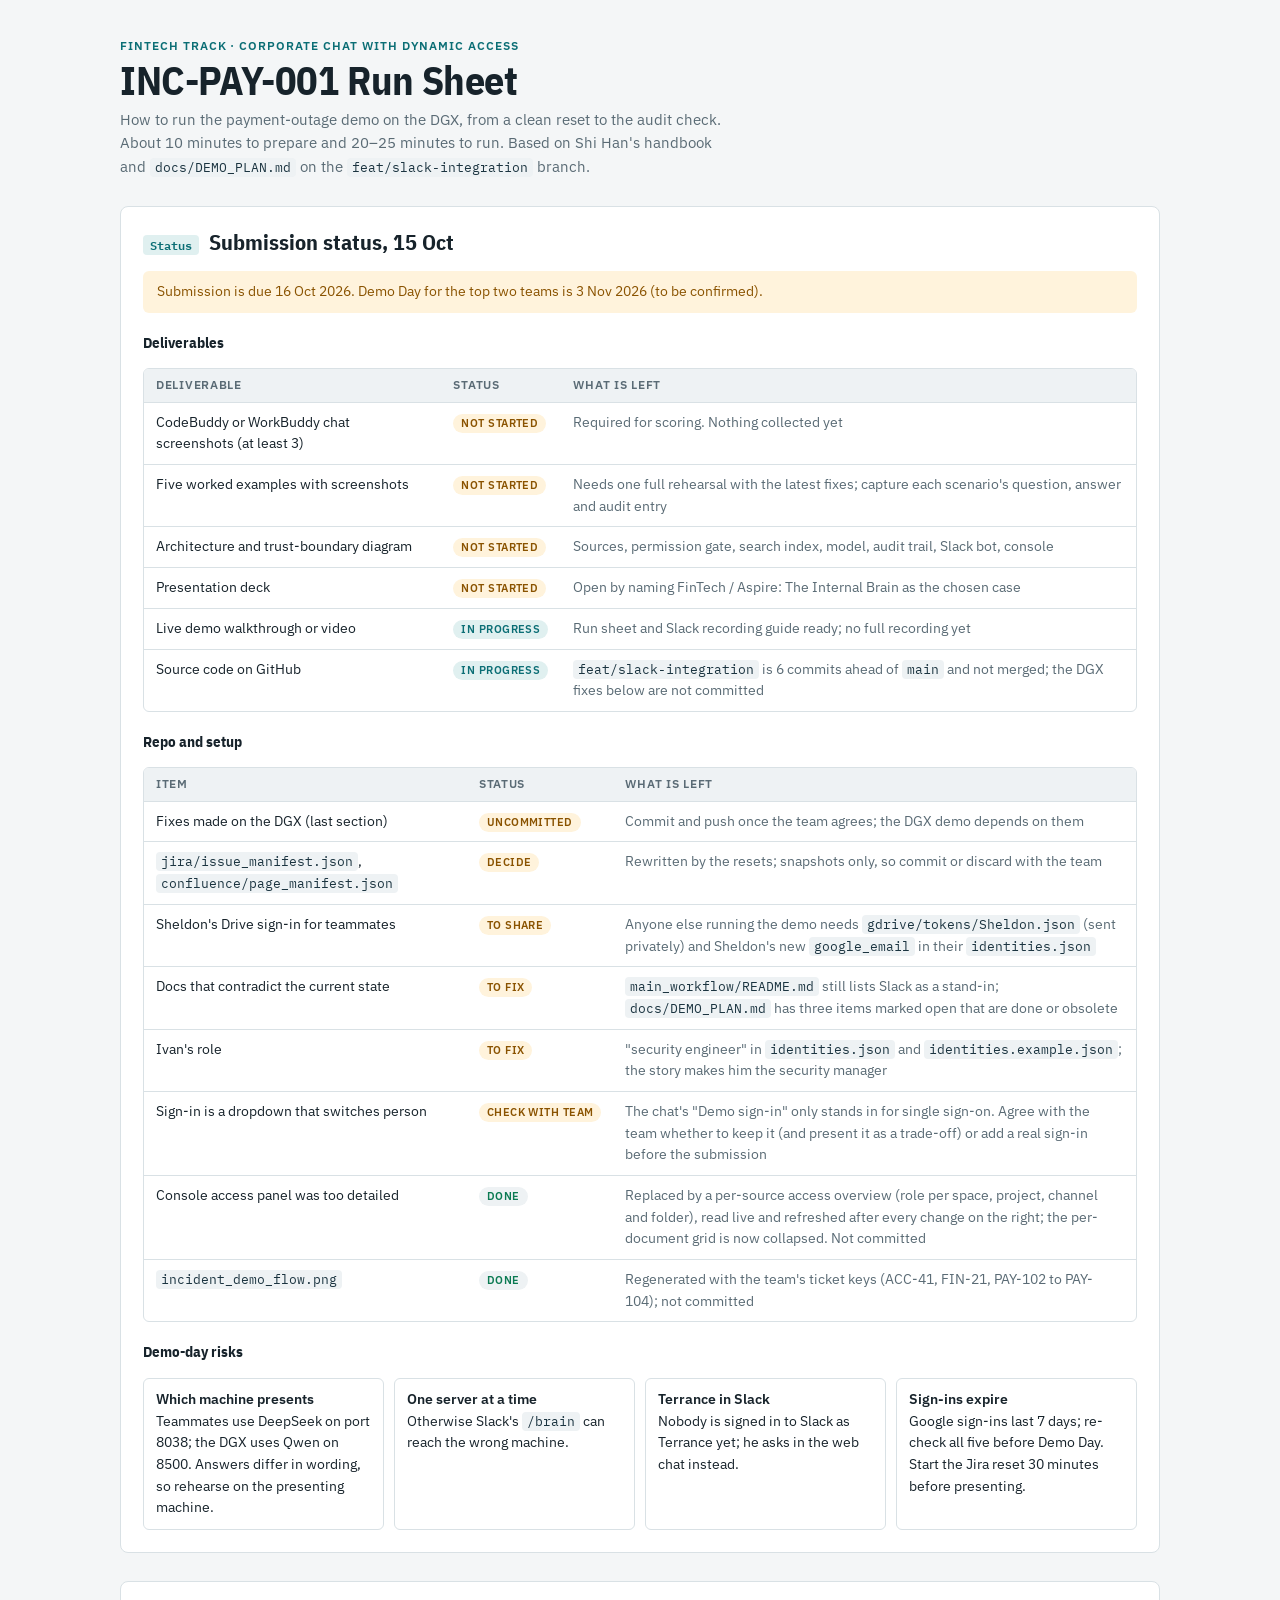
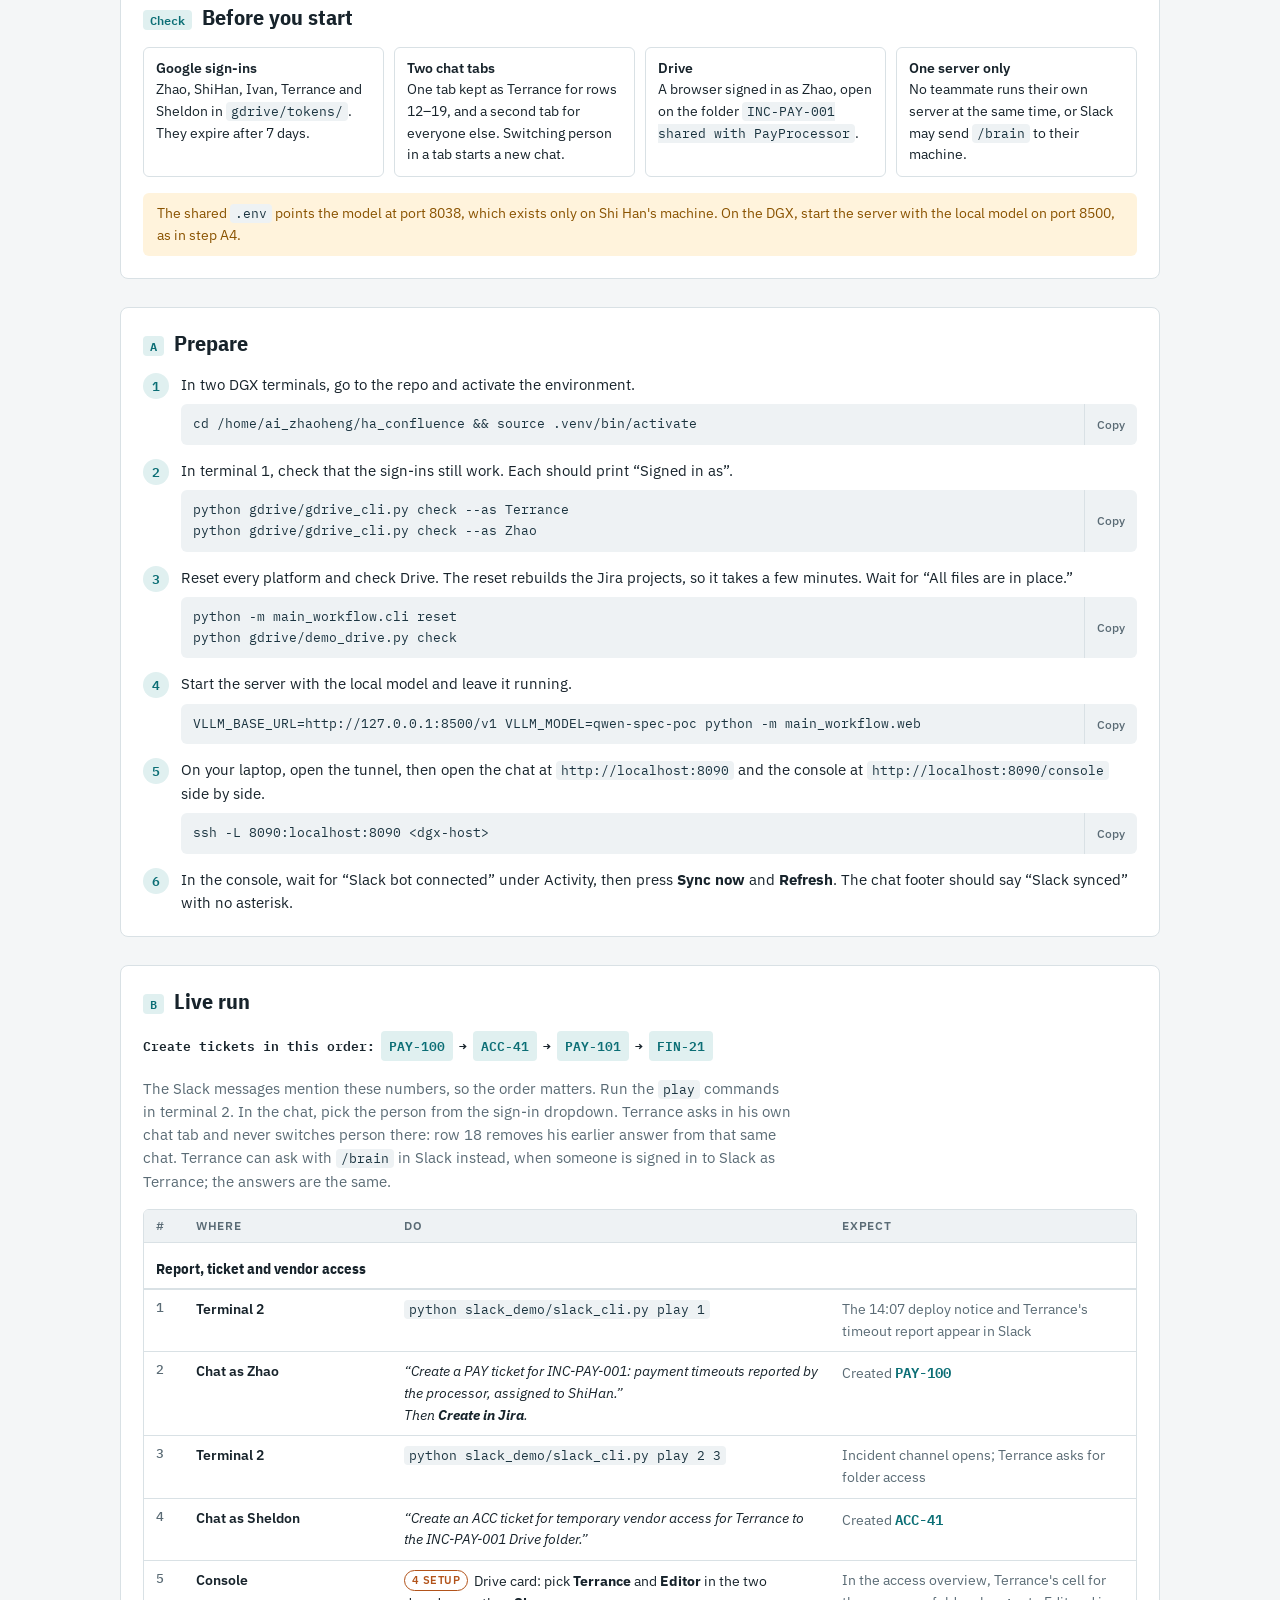
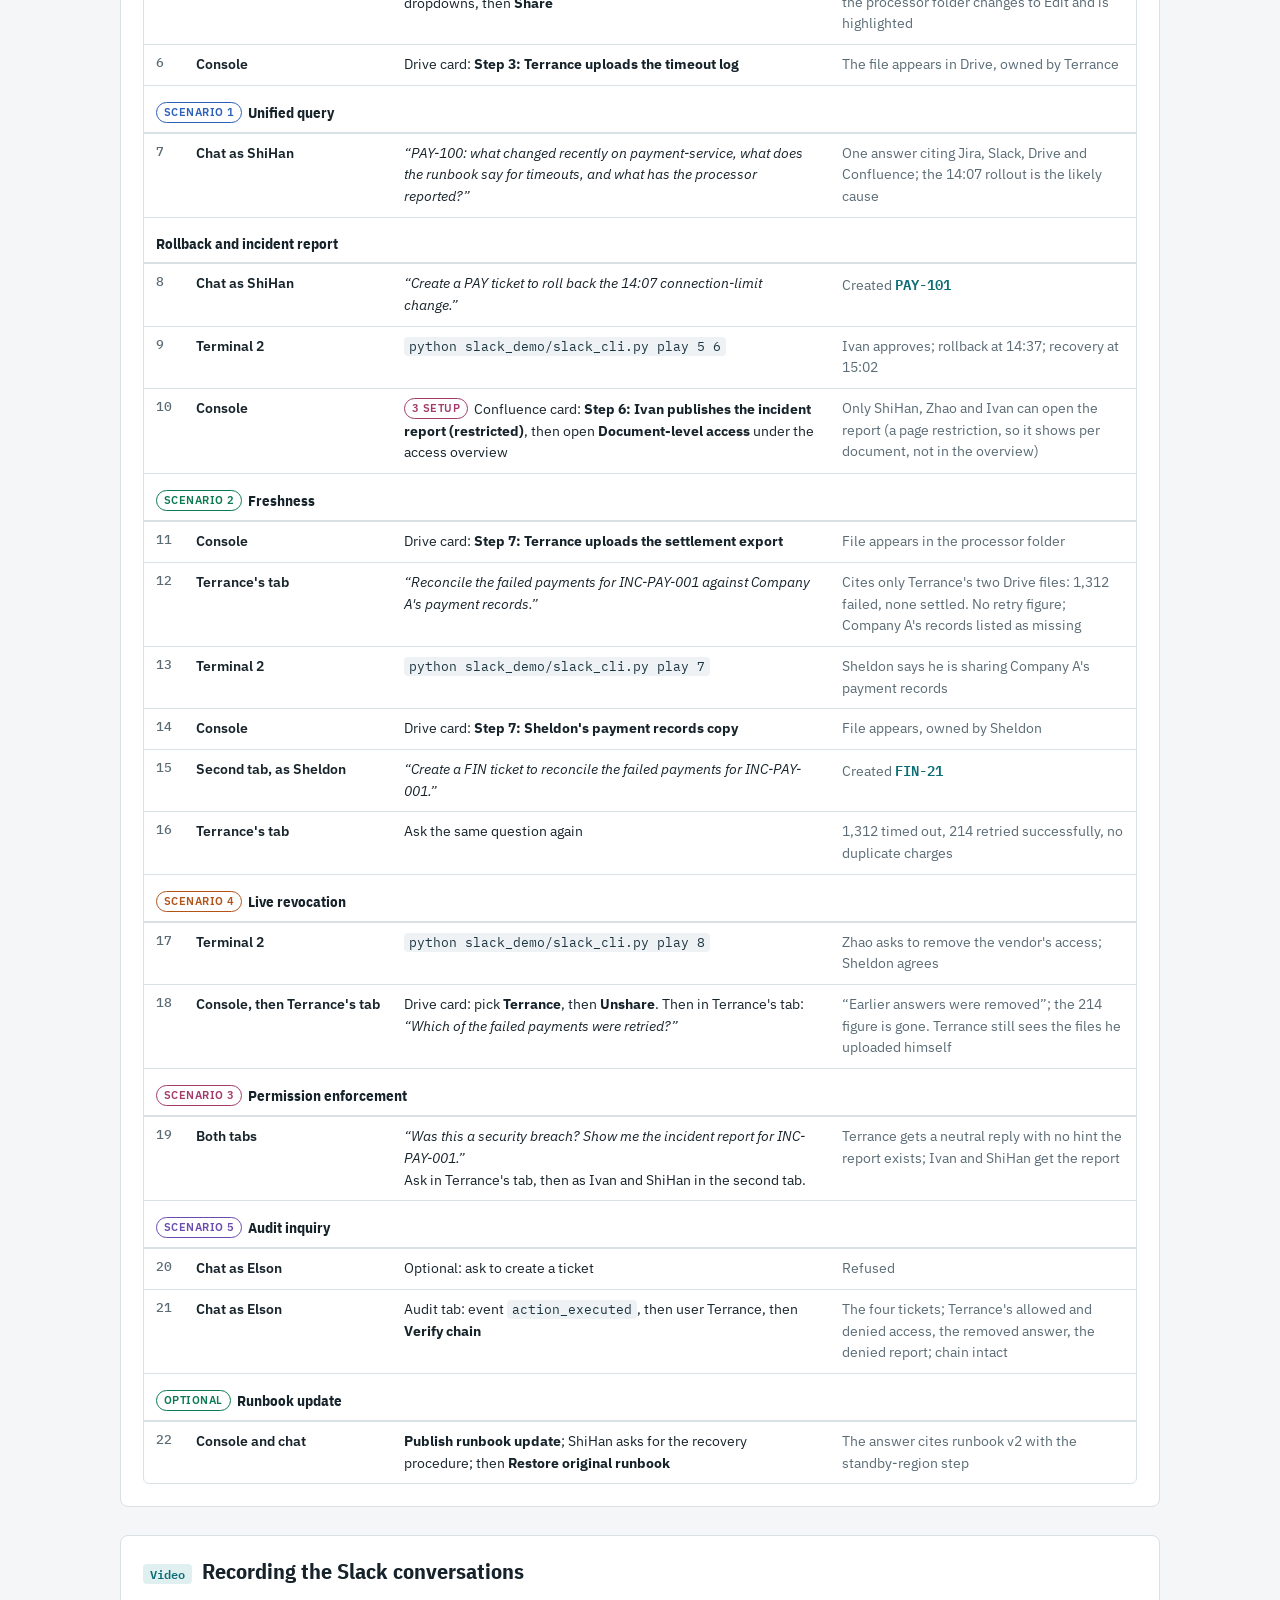
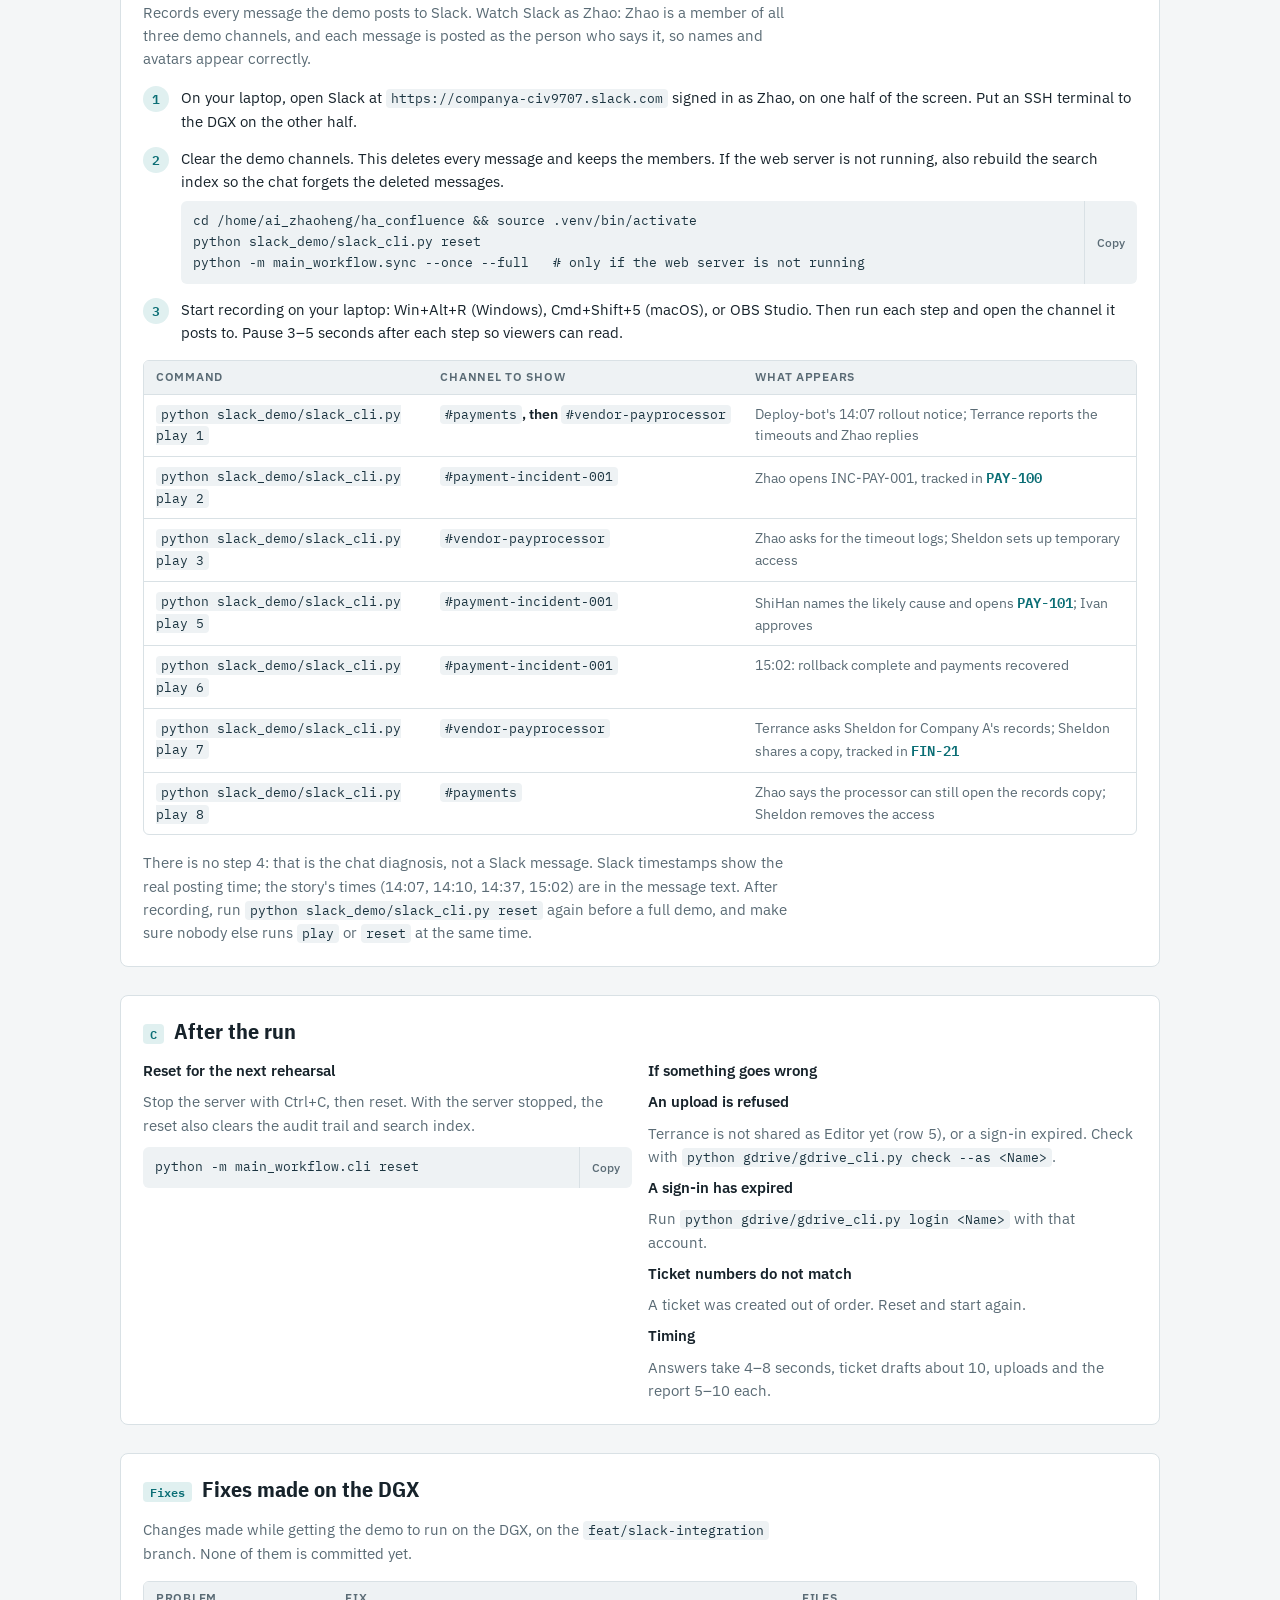
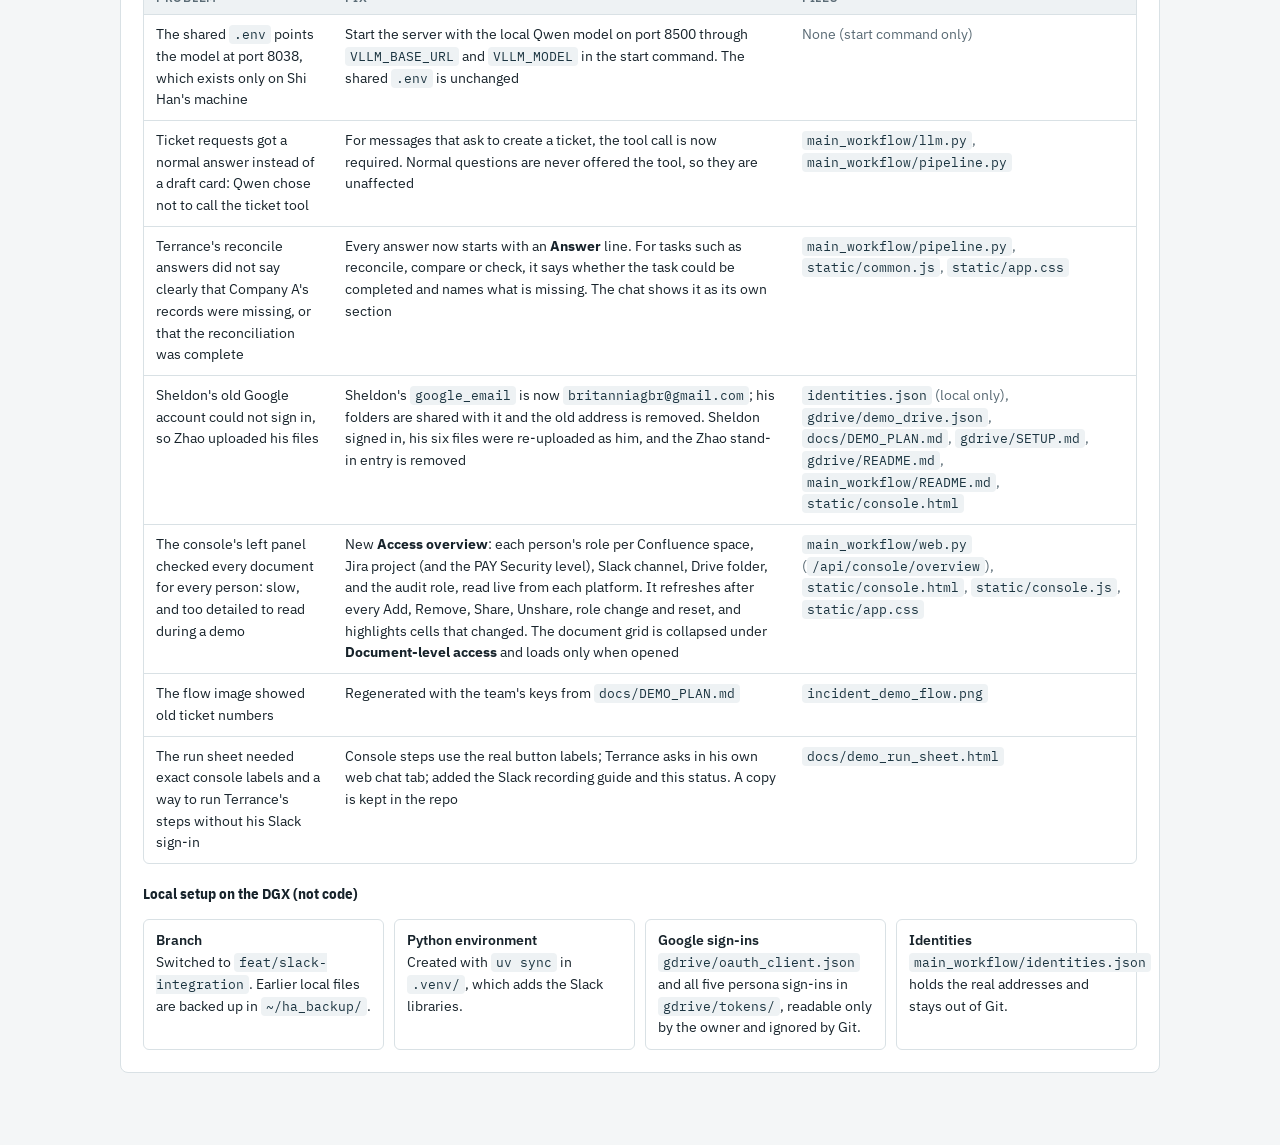
==== docs/demo_run_sheet.html @ df4dc543 "Run the demo on the DGX: ticket drafts with Qwen, clearer answers, Sheldon's Drive, console overview" ====
<!doctype html>
<html lang="en">
<head>
<meta charset="utf-8">
<meta name="viewport" content="width=device-width, initial-scale=1, viewport-fit=cover">
<!-- Copy of https://claude.ai/artifact/2MVNKs9NNKxRLNX1ptHMFB (version 6) -->
<title>INC-PAY-001 Run Sheet</title>
<link rel="preconnect" href="https://fonts.googleapis.com">
<link rel="preconnect" href="https://fonts.gstatic.com" crossorigin>
<link rel="stylesheet" href="https://fonts.googleapis.com/css2?family=IBM+Plex+Sans:wght@400;500;600;700&family=IBM+Plex+Mono:wght@400;500&family=IBM+Plex+Sans+Condensed:wght@600;700&display=swap">
<style>
/* Layout: a single run-sheet column; prep as numbered checklists, the live run as one scannable table grouped by scenario */
:root {
  --bg: #f4f6f7;
  --paper: #ffffff;
  --ink: #17232b;
  --muted: #5a6b75;
  --line: #d9e1e5;
  --accent: #0b6e75;
  --accent-soft: #e0f0f0;
  --code-bg: #eef2f4;
  --code-ink: #1b3440;
  --warn: #8a5300;
  --warn-soft: #fff3dc;
  --s1: #2b5fb8; --s2: #0b7a52; --s3: #a23a6a; --s4: #b2531a; --s5: #6a4bb0;
  --font-display: "IBM Plex Sans Condensed", "Arial Narrow", "Helvetica Neue", sans-serif;
  --font-body: "IBM Plex Sans", "Helvetica Neue", Arial, sans-serif;
  --font-mono: "IBM Plex Mono", ui-monospace, SFMono-Regular, Menlo, Consolas, monospace;
}
@media (prefers-color-scheme: dark) {
  :root:not([data-theme="light"]) {
    --bg: #10171b; --paper: #172127; --ink: #e4ecef; --muted: #98aab3; --line: #2a3a42;
    --accent: #5cc5cc; --accent-soft: #15353a; --code-bg: #0d1418; --code-ink: #cfe3e8;
    --warn: #f0c070; --warn-soft: #2e2512;
    --s1: #7aa6f0; --s2: #5fd0a2; --s3: #e48ab4; --s4: #f0a070; --s5: #b9a2f2;
    color-scheme: dark;
  }
}
:root[data-theme="dark"] {
  --bg: #10171b; --paper: #172127; --ink: #e4ecef; --muted: #98aab3; --line: #2a3a42;
  --accent: #5cc5cc; --accent-soft: #15353a; --code-bg: #0d1418; --code-ink: #cfe3e8;
  --warn: #f0c070; --warn-soft: #2e2512;
  --s1: #7aa6f0; --s2: #5fd0a2; --s3: #e48ab4; --s4: #f0a070; --s5: #b9a2f2;
  color-scheme: dark;
}
* { box-sizing: border-box; }
body { background: var(--bg); color: var(--ink); font: 15px/1.55 var(--font-body); }
.wrap { max-width: 1080px; margin: 0 auto; padding-inline: 20px; padding-block: 32px 64px; display: grid; gap: 28px; }
header { display: grid; gap: 6px; }
.eyebrow { font: 600 12px/1 var(--font-body); letter-spacing: .08em; text-transform: uppercase; color: var(--accent); }
h1 { font: 700 clamp(28px, 4vw, 40px)/1.1 var(--font-display); margin: 0; text-wrap: balance; letter-spacing: -.01em; }
.lede { color: var(--muted); margin: 0; max-width: 68ch; }
h2 { font: 700 22px/1.2 var(--font-display); margin: 0; display: flex; align-items: baseline; gap: 10px; }
h2 .part { font: 600 12px/1 var(--font-mono); color: var(--accent); background: var(--accent-soft); padding: 4px 7px; border-radius: 4px; }
section { background: var(--paper); border: 1px solid var(--line); border-radius: 8px; padding: 22px; display: grid; gap: 16px; min-width: 0; }
.note { color: var(--muted); margin: 0; max-width: 72ch; }
.warn { background: var(--warn-soft); color: var(--warn); border-radius: 6px; padding: 10px 14px; margin: 0; font-size: 14px; }
ol.steps { margin: 0; padding: 0; list-style: none; counter-reset: s; display: grid; gap: 14px; }
ol.steps > li { counter-increment: s; display: grid; grid-template-columns: 28px minmax(0, 1fr); gap: 10px; }
ol.steps > li::before { content: counter(s); font: 600 13px/26px var(--font-mono); text-align: center; width: 26px; height: 26px; border-radius: 50%; background: var(--accent-soft); color: var(--accent); }
.step-body { display: grid; gap: 8px; min-width: 0; }
.step-body p { margin: 0; }
.cmd { display: flex; align-items: stretch; background: var(--code-bg); border-radius: 6px; min-width: 0; }
.cmd pre { margin: 0; padding: 10px 12px; overflow-x: auto; flex: 1; min-width: 0; font: 13px/1.6 var(--font-mono); color: var(--code-ink); }
.cmd button { border: 0; border-left: 1px solid var(--line); background: transparent; color: var(--muted); font: 500 12px var(--font-body); padding: 0 12px; cursor: pointer; border-radius: 0 6px 6px 0; }
.cmd button:hover, .cmd button:focus-visible { color: var(--accent); }
.cmd button:focus-visible { outline: 2px solid var(--accent); outline-offset: -2px; }
code { font: 13px var(--font-mono); background: var(--code-bg); color: var(--code-ink); padding: 1px 5px; border-radius: 4px; }
.checks { display: grid; grid-template-columns: repeat(auto-fit, minmax(240px, 1fr)); gap: 10px; margin: 0; padding: 0; list-style: none; }
.checks li { border: 1px solid var(--line); border-radius: 6px; padding: 10px 12px; font-size: 14px; }
.checks b { display: block; font-weight: 600; }
.table-scroll { overflow-x: auto; border: 1px solid var(--line); border-radius: 6px; }
table { border-collapse: collapse; width: 100%; min-width: 760px; font-size: 14px; }
th, td { text-align: left; vertical-align: top; padding: 9px 12px; border-bottom: 1px solid var(--line); }
thead th { font: 600 12px/1.2 var(--font-body); letter-spacing: .06em; text-transform: uppercase; color: var(--muted); background: var(--code-bg); }
td.num { font: 500 13px var(--font-mono); color: var(--muted); width: 38px; font-variant-numeric: tabular-nums; }
td.where { white-space: nowrap; font-weight: 600; width: 150px; }
td.expect { color: var(--muted); }
tr.group td { background: var(--paper); font: 700 15px/1.3 var(--font-display); padding-top: 16px; border-bottom: 2px solid var(--line); }
tr:last-child td { border-bottom: 0; }
.say { font-style: italic; }
.tk { font-family: var(--font-mono); font-weight: 600; color: var(--accent); }
.chip { display: inline-block; font: 600 11px/1 var(--font-body); letter-spacing: .04em; text-transform: uppercase; padding: 4px 7px; border-radius: 999px; border: 1px solid currentColor; margin-right: 6px; vertical-align: 2px; }
.c1 { color: var(--s1); } .c2 { color: var(--s2); } .c3 { color: var(--s3); } .c4 { color: var(--s4); } .c5 { color: var(--s5); }
.order { display: flex; flex-wrap: wrap; gap: 6px; align-items: center; font: 600 13px var(--font-mono); }
.order span { background: var(--accent-soft); color: var(--accent); padding: 4px 8px; border-radius: 4px; }
.two { display: grid; grid-template-columns: repeat(auto-fit, minmax(280px, 1fr)); gap: 16px; }
.two > div { display: grid; gap: 10px; align-content: start; min-width: 0; }
h3 { font: 600 15px/1.3 var(--font-body); margin: 0; }
dl { margin: 0; display: grid; gap: 8px; }
dt { font-weight: 600; }
dd { margin: 0; color: var(--muted); }
.pill { display: inline-block; font: 600 11px/1 var(--font-body); letter-spacing: .04em; text-transform: uppercase; padding: 4px 8px; border-radius: 999px; white-space: nowrap; }
.pill.todo { background: var(--warn-soft); color: var(--warn); }
.pill.doing { background: var(--accent-soft); color: var(--accent); }
.pill.done { background: var(--code-bg); color: var(--s2); }
td.status { width: 120px; }
h3.sub { font: 700 15px/1.3 var(--font-display); margin: 4px 0 0; }
@media (max-width: 520px) { section { padding: 16px; } .wrap { padding-inline: 16px; } }
@media (prefers-reduced-motion: reduce) { * { transition: none !important; } }
</style>
</head>
<body>


<div class="wrap">
  <header>
    <span class="eyebrow">FinTech track · Corporate Chat with Dynamic Access</span>
    <h1>INC-PAY-001 Run Sheet</h1>
    <p class="lede">How to run the payment-outage demo on the DGX, from a clean reset to the audit check. About 10 minutes to prepare and 20–25 minutes to run. Based on Shi Han's handbook and <code>docs/DEMO_PLAN.md</code> on the <code>feat/slack-integration</code> branch.</p>
  </header>

  <section aria-labelledby="status">
    <h2 id="status"><span class="part">Status</span>Submission status, 15 Oct</h2>
    <p class="warn">Submission is due 16 Oct 2026. Demo Day for the top two teams is 3 Nov 2026 (to be confirmed).</p>
    <h3 class="sub">Deliverables</h3>
    <div class="table-scroll">
      <table>
        <thead><tr><th>Deliverable</th><th>Status</th><th>What is left</th></tr></thead>
        <tbody>
          <tr><td>CodeBuddy or WorkBuddy chat screenshots (at least 3)</td><td class="status"><span class="pill todo">Not started</span></td><td class="expect">Required for scoring. Nothing collected yet</td></tr>
          <tr><td>Five worked examples with screenshots</td><td class="status"><span class="pill todo">Not started</span></td><td class="expect">Needs one full rehearsal with the latest fixes; capture each scenario's question, answer and audit entry</td></tr>
          <tr><td>Architecture and trust-boundary diagram</td><td class="status"><span class="pill todo">Not started</span></td><td class="expect">Sources, permission gate, search index, model, audit trail, Slack bot, console</td></tr>
          <tr><td>Presentation deck</td><td class="status"><span class="pill todo">Not started</span></td><td class="expect">Open by naming FinTech / Aspire: The Internal Brain as the chosen case</td></tr>
          <tr><td>Live demo walkthrough or video</td><td class="status"><span class="pill doing">In progress</span></td><td class="expect">Run sheet and Slack recording guide ready; no full recording yet</td></tr>
          <tr><td>Source code on GitHub</td><td class="status"><span class="pill doing">In progress</span></td><td class="expect"><code>feat/slack-integration</code> is 6 commits ahead of <code>main</code> and not merged; the DGX fixes below are not committed</td></tr>
        </tbody>
      </table>
    </div>
    <h3 class="sub">Repo and setup</h3>
    <div class="table-scroll">
      <table>
        <thead><tr><th>Item</th><th>Status</th><th>What is left</th></tr></thead>
        <tbody>
          <tr><td>Fixes made on the DGX (last section)</td><td class="status"><span class="pill todo">Uncommitted</span></td><td class="expect">Commit and push once the team agrees; the DGX demo depends on them</td></tr>
          <tr><td><code>jira/issue_manifest.json</code>, <code>confluence/page_manifest.json</code></td><td class="status"><span class="pill todo">Decide</span></td><td class="expect">Rewritten by the resets; snapshots only, so commit or discard with the team</td></tr>
          <tr><td>Sheldon's Drive sign-in for teammates</td><td class="status"><span class="pill todo">To share</span></td><td class="expect">Anyone else running the demo needs <code>gdrive/tokens/Sheldon.json</code> (sent privately) and Sheldon's new <code>google_email</code> in their <code>identities.json</code></td></tr>
          <tr><td>Docs that contradict the current state</td><td class="status"><span class="pill todo">To fix</span></td><td class="expect"><code>main_workflow/README.md</code> still lists Slack as a stand-in; <code>docs/DEMO_PLAN.md</code> has three items marked open that are done or obsolete</td></tr>
          <tr><td>Ivan's role</td><td class="status"><span class="pill todo">To fix</span></td><td class="expect">"security engineer" in <code>identities.json</code> and <code>identities.example.json</code>; the story makes him the security manager</td></tr>
          <tr><td>Sign-in is a dropdown that switches person</td><td class="status"><span class="pill todo">Check with team</span></td><td class="expect">The chat's "Demo sign-in" only stands in for single sign-on. Agree with the team whether to keep it (and present it as a trade-off) or add a real sign-in before the submission</td></tr>
          <tr><td>Console access panel was too detailed</td><td class="status"><span class="pill done">Done</span></td><td class="expect">Replaced by a per-source access overview (role per space, project, channel and folder), read live and refreshed after every change on the right; the per-document grid is now collapsed. Not committed</td></tr>
          <tr><td><code>incident_demo_flow.png</code></td><td class="status"><span class="pill done">Done</span></td><td class="expect">Regenerated with the team's ticket keys (ACC-41, FIN-21, PAY-102 to PAY-104); not committed</td></tr>
        </tbody>
      </table>
    </div>
    <h3 class="sub">Demo-day risks</h3>
    <ul class="checks">
      <li><b>Which machine presents</b>Teammates use DeepSeek on port 8038; the DGX uses Qwen on 8500. Answers differ in wording, so rehearse on the presenting machine.</li>
      <li><b>One server at a time</b>Otherwise Slack's <code>/brain</code> can reach the wrong machine.</li>
      <li><b>Terrance in Slack</b>Nobody is signed in to Slack as Terrance yet; he asks in the web chat instead.</li>
      <li><b>Sign-ins expire</b>Google sign-ins last 7 days; re-check all five before Demo Day. Start the Jira reset 30 minutes before presenting.</li>
    </ul>
  </section>

  <section aria-labelledby="ready">
    <h2 id="ready"><span class="part">Check</span>Before you start</h2>
    <ul class="checks">
      <li><b>Google sign-ins</b>Zhao, ShiHan, Ivan, Terrance and Sheldon in <code>gdrive/tokens/</code>. They expire after 7 days.</li>
      <li><b>Two chat tabs</b>One tab kept as Terrance for rows 12–19, and a second tab for everyone else. Switching person in a tab starts a new chat.</li>
      <li><b>Drive</b>A browser signed in as Zhao, open on the folder <code>INC-PAY-001 shared with PayProcessor</code>.</li>
      <li><b>One server only</b>No teammate runs their own server at the same time, or Slack may send <code>/brain</code> to their machine.</li>
    </ul>
    <p class="warn">The shared <code>.env</code> points the model at port 8038, which exists only on Shi Han's machine. On the DGX, start the server with the local model on port 8500, as in step A4.</p>
  </section>

  <section aria-labelledby="partA">
    <h2 id="partA"><span class="part">A</span>Prepare</h2>
    <ol class="steps">
      <li><div class="step-body">
        <p>In two DGX terminals, go to the repo and activate the environment.</p>
        <div class="cmd"><pre>cd /home/ai_zhaoheng/ha_confluence && source .venv/bin/activate</pre><button type="button">Copy</button></div>
      </div></li>
      <li><div class="step-body">
        <p>In terminal 1, check that the sign-ins still work. Each should print “Signed in as”.</p>
        <div class="cmd"><pre>python gdrive/gdrive_cli.py check --as Terrance
python gdrive/gdrive_cli.py check --as Zhao</pre><button type="button">Copy</button></div>
      </div></li>
      <li><div class="step-body">
        <p>Reset every platform and check Drive. The reset rebuilds the Jira projects, so it takes a few minutes. Wait for “All files are in place.”</p>
        <div class="cmd"><pre>python -m main_workflow.cli reset
python gdrive/demo_drive.py check</pre><button type="button">Copy</button></div>
      </div></li>
      <li><div class="step-body">
        <p>Start the server with the local model and leave it running.</p>
        <div class="cmd"><pre>VLLM_BASE_URL=http://127.0.0.1:8500/v1 VLLM_MODEL=qwen-spec-poc python -m main_workflow.web</pre><button type="button">Copy</button></div>
      </div></li>
      <li><div class="step-body">
        <p>On your laptop, open the tunnel, then open the chat at <code>http://localhost:8090</code> and the console at <code>http://localhost:8090/console</code> side by side.</p>
        <div class="cmd"><pre>ssh -L 8090:localhost:8090 &lt;dgx-host&gt;</pre><button type="button">Copy</button></div>
      </div></li>
      <li><div class="step-body">
        <p>In the console, wait for “Slack bot connected” under Activity, then press <b>Sync now</b> and <b>Refresh</b>. The chat footer should say “Slack synced” with no asterisk.</p>
      </div></li>
    </ol>
  </section>

  <section aria-labelledby="partB">
    <h2 id="partB"><span class="part">B</span>Live run</h2>
    <div class="order" aria-label="Ticket order">Create tickets in this order: <span>PAY-100</span>→<span>ACC-41</span>→<span>PAY-101</span>→<span>FIN-21</span></div>
    <p class="note">The Slack messages mention these numbers, so the order matters. Run the <code>play</code> commands in terminal 2. In the chat, pick the person from the sign-in dropdown. Terrance asks in his own chat tab and never switches person there: row 18 removes his earlier answer from that same chat. Terrance can ask with <code>/brain</code> in Slack instead, when someone is signed in to Slack as Terrance; the answers are the same.</p>
    <div class="table-scroll">
      <table>
        <thead><tr><th>#</th><th>Where</th><th>Do</th><th>Expect</th></tr></thead>
        <tbody>
          <tr class="group"><td colspan="4">Report, ticket and vendor access</td></tr>
          <tr><td class="num">1</td><td class="where">Terminal 2</td><td><code>python slack_demo/slack_cli.py play 1</code></td><td class="expect">The 14:07 deploy notice and Terrance's timeout report appear in Slack</td></tr>
          <tr><td class="num">2</td><td class="where">Chat as Zhao</td><td class="say">“Create a PAY ticket for INC-PAY-001: payment timeouts reported by the processor, assigned to ShiHan.”<br>Then <b>Create in Jira</b>.</td><td class="expect">Created <span class="tk">PAY-100</span></td></tr>
          <tr><td class="num">3</td><td class="where">Terminal 2</td><td><code>python slack_demo/slack_cli.py play 2 3</code></td><td class="expect">Incident channel opens; Terrance asks for folder access</td></tr>
          <tr><td class="num">4</td><td class="where">Chat as Sheldon</td><td class="say">“Create an ACC ticket for temporary vendor access for Terrance to the INC-PAY-001 Drive folder.”</td><td class="expect">Created <span class="tk">ACC-41</span></td></tr>
          <tr><td class="num">5</td><td class="where">Console</td><td><span class="chip c4">4 setup</span>Drive card: pick <b>Terrance</b> and <b>Editor</b> in the two dropdowns, then <b>Share</b></td><td class="expect">In the access overview, Terrance's cell for the processor folder changes to Edit and is highlighted</td></tr>
          <tr><td class="num">6</td><td class="where">Console</td><td>Drive card: <b>Step 3: Terrance uploads the timeout log</b></td><td class="expect">The file appears in Drive, owned by Terrance</td></tr>

          <tr class="group"><td colspan="4"><span class="chip c1">Scenario 1</span>Unified query</td></tr>
          <tr><td class="num">7</td><td class="where">Chat as ShiHan</td><td class="say">“PAY-100: what changed recently on payment-service, what does the runbook say for timeouts, and what has the processor reported?”</td><td class="expect">One answer citing Jira, Slack, Drive and Confluence; the 14:07 rollout is the likely cause</td></tr>

          <tr class="group"><td colspan="4">Rollback and incident report</td></tr>
          <tr><td class="num">8</td><td class="where">Chat as ShiHan</td><td class="say">“Create a PAY ticket to roll back the 14:07 connection-limit change.”</td><td class="expect">Created <span class="tk">PAY-101</span></td></tr>
          <tr><td class="num">9</td><td class="where">Terminal 2</td><td><code>python slack_demo/slack_cli.py play 5 6</code></td><td class="expect">Ivan approves; rollback at 14:37; recovery at 15:02</td></tr>
          <tr><td class="num">10</td><td class="where">Console</td><td><span class="chip c3">3 setup</span>Confluence card: <b>Step 6: Ivan publishes the incident report (restricted)</b>, then open <b>Document-level access</b> under the access overview</td><td class="expect">Only ShiHan, Zhao and Ivan can open the report (a page restriction, so it shows per document, not in the overview)</td></tr>

          <tr class="group"><td colspan="4"><span class="chip c2">Scenario 2</span>Freshness</td></tr>
          <tr><td class="num">11</td><td class="where">Console</td><td>Drive card: <b>Step 7: Terrance uploads the settlement export</b></td><td class="expect">File appears in the processor folder</td></tr>
          <tr><td class="num">12</td><td class="where">Terrance's tab</td><td class="say">“Reconcile the failed payments for INC-PAY-001 against Company A's payment records.”</td><td class="expect">Cites only Terrance's two Drive files: 1,312 failed, none settled. No retry figure; Company A's records listed as missing</td></tr>
          <tr><td class="num">13</td><td class="where">Terminal 2</td><td><code>python slack_demo/slack_cli.py play 7</code></td><td class="expect">Sheldon says he is sharing Company A's payment records</td></tr>
          <tr><td class="num">14</td><td class="where">Console</td><td>Drive card: <b>Step 7: Sheldon's payment records copy</b></td><td class="expect">File appears, owned by Sheldon</td></tr>
          <tr><td class="num">15</td><td class="where">Second tab, as Sheldon</td><td class="say">“Create a FIN ticket to reconcile the failed payments for INC-PAY-001.”</td><td class="expect">Created <span class="tk">FIN-21</span></td></tr>
          <tr><td class="num">16</td><td class="where">Terrance's tab</td><td>Ask the same question again</td><td class="expect">1,312 timed out, 214 retried successfully, no duplicate charges</td></tr>

          <tr class="group"><td colspan="4"><span class="chip c4">Scenario 4</span>Live revocation</td></tr>
          <tr><td class="num">17</td><td class="where">Terminal 2</td><td><code>python slack_demo/slack_cli.py play 8</code></td><td class="expect">Zhao asks to remove the vendor's access; Sheldon agrees</td></tr>
          <tr><td class="num">18</td><td class="where">Console, then Terrance's tab</td><td>Drive card: pick <b>Terrance</b>, then <b>Unshare</b>. Then in Terrance's tab: <span class="say">“Which of the failed payments were retried?”</span></td><td class="expect">“Earlier answers were removed”; the 214 figure is gone. Terrance still sees the files he uploaded himself</td></tr>

          <tr class="group"><td colspan="4"><span class="chip c3">Scenario 3</span>Permission enforcement</td></tr>
          <tr><td class="num">19</td><td class="where">Both tabs</td><td class="say">“Was this a security breach? Show me the incident report for INC-PAY-001.”<br><span style="font-style:normal">Ask in Terrance's tab, then as Ivan and ShiHan in the second tab.</span></td><td class="expect">Terrance gets a neutral reply with no hint the report exists; Ivan and ShiHan get the report</td></tr>

          <tr class="group"><td colspan="4"><span class="chip c5">Scenario 5</span>Audit inquiry</td></tr>
          <tr><td class="num">20</td><td class="where">Chat as Elson</td><td>Optional: ask to create a ticket</td><td class="expect">Refused</td></tr>
          <tr><td class="num">21</td><td class="where">Chat as Elson</td><td>Audit tab: event <code>action_executed</code>, then user Terrance, then <b>Verify chain</b></td><td class="expect">The four tickets; Terrance's allowed and denied access, the removed answer, the denied report; chain intact</td></tr>

          <tr class="group"><td colspan="4"><span class="chip c2">Optional</span>Runbook update</td></tr>
          <tr><td class="num">22</td><td class="where">Console and chat</td><td><b>Publish runbook update</b>; ShiHan asks for the recovery procedure; then <b>Restore original runbook</b></td><td class="expect">The answer cites runbook v2 with the standby-region step</td></tr>
        </tbody>
      </table>
    </div>
  </section>

  <section aria-labelledby="partD">
    <h2 id="partD"><span class="part">Video</span>Recording the Slack conversations</h2>
    <p class="note">Records every message the demo posts to Slack. Watch Slack as Zhao: Zhao is a member of all three demo channels, and each message is posted as the person who says it, so names and avatars appear correctly.</p>
    <ol class="steps">
      <li><div class="step-body">
        <p>On your laptop, open Slack at <code>https://companya-civ9707.slack.com</code> signed in as Zhao, on one half of the screen. Put an SSH terminal to the DGX on the other half.</p>
      </div></li>
      <li><div class="step-body">
        <p>Clear the demo channels. This deletes every message and keeps the members. If the web server is not running, also rebuild the search index so the chat forgets the deleted messages.</p>
        <div class="cmd"><pre>cd /home/ai_zhaoheng/ha_confluence && source .venv/bin/activate
python slack_demo/slack_cli.py reset
python -m main_workflow.sync --once --full   # only if the web server is not running</pre><button type="button">Copy</button></div>
      </div></li>
      <li><div class="step-body">
        <p>Start recording on your laptop: Win+Alt+R (Windows), Cmd+Shift+5 (macOS), or OBS Studio. Then run each step and open the channel it posts to. Pause 3–5 seconds after each step so viewers can read.</p>
      </div></li>
    </ol>
    <div class="table-scroll">
      <table>
        <thead><tr><th>Command</th><th>Channel to show</th><th>What appears</th></tr></thead>
        <tbody>
          <tr><td><code>python slack_demo/slack_cli.py play 1</code></td><td class="where"><code>#payments</code>, then <code>#vendor-payprocessor</code></td><td class="expect">Deploy-bot's 14:07 rollout notice; Terrance reports the timeouts and Zhao replies</td></tr>
          <tr><td><code>python slack_demo/slack_cli.py play 2</code></td><td class="where"><code>#payment-incident-001</code></td><td class="expect">Zhao opens INC-PAY-001, tracked in <span class="tk">PAY-100</span></td></tr>
          <tr><td><code>python slack_demo/slack_cli.py play 3</code></td><td class="where"><code>#vendor-payprocessor</code></td><td class="expect">Zhao asks for the timeout logs; Sheldon sets up temporary access</td></tr>
          <tr><td><code>python slack_demo/slack_cli.py play 5</code></td><td class="where"><code>#payment-incident-001</code></td><td class="expect">ShiHan names the likely cause and opens <span class="tk">PAY-101</span>; Ivan approves</td></tr>
          <tr><td><code>python slack_demo/slack_cli.py play 6</code></td><td class="where"><code>#payment-incident-001</code></td><td class="expect">15:02: rollback complete and payments recovered</td></tr>
          <tr><td><code>python slack_demo/slack_cli.py play 7</code></td><td class="where"><code>#vendor-payprocessor</code></td><td class="expect">Terrance asks Sheldon for Company A's records; Sheldon shares a copy, tracked in <span class="tk">FIN-21</span></td></tr>
          <tr><td><code>python slack_demo/slack_cli.py play 8</code></td><td class="where"><code>#payments</code></td><td class="expect">Zhao says the processor can still open the records copy; Sheldon removes the access</td></tr>
        </tbody>
      </table>
    </div>
    <p class="note">There is no step 4: that is the chat diagnosis, not a Slack message. Slack timestamps show the real posting time; the story's times (14:07, 14:10, 14:37, 15:02) are in the message text. After recording, run <code>python slack_demo/slack_cli.py reset</code> again before a full demo, and make sure nobody else runs <code>play</code> or <code>reset</code> at the same time.</p>
  </section>

  <section aria-labelledby="partC">
    <h2 id="partC"><span class="part">C</span>After the run</h2>
    <div class="two">
      <div>
        <h3>Reset for the next rehearsal</h3>
        <p class="note">Stop the server with Ctrl+C, then reset. With the server stopped, the reset also clears the audit trail and search index.</p>
        <div class="cmd"><pre>python -m main_workflow.cli reset</pre><button type="button">Copy</button></div>
      </div>
      <div>
        <h3>If something goes wrong</h3>
        <dl>
          <dt>An upload is refused</dt><dd>Terrance is not shared as Editor yet (row 5), or a sign-in expired. Check with <code>python gdrive/gdrive_cli.py check --as &lt;Name&gt;</code>.</dd>
          <dt>A sign-in has expired</dt><dd>Run <code>python gdrive/gdrive_cli.py login &lt;Name&gt;</code> with that account.</dd>
          <dt>Ticket numbers do not match</dt><dd>A ticket was created out of order. Reset and start again.</dd>
          <dt>Timing</dt><dd>Answers take 4–8 seconds, ticket drafts about 10, uploads and the report 5–10 each.</dd>
        </dl>
      </div>
    </div>
  </section>

  <section aria-labelledby="fixes">
    <h2 id="fixes"><span class="part">Fixes</span>Fixes made on the DGX</h2>
    <p class="note">Changes made while getting the demo to run on the DGX, on the <code>feat/slack-integration</code> branch. None of them is committed yet.</p>
    <div class="table-scroll">
      <table>
        <thead><tr><th>Problem</th><th>Fix</th><th>Files</th></tr></thead>
        <tbody>
          <tr><td>The shared <code>.env</code> points the model at port 8038, which exists only on Shi Han's machine</td><td>Start the server with the local Qwen model on port 8500 through <code>VLLM_BASE_URL</code> and <code>VLLM_MODEL</code> in the start command. The shared <code>.env</code> is unchanged</td><td class="expect">None (start command only)</td></tr>
          <tr><td>Ticket requests got a normal answer instead of a draft card: Qwen chose not to call the ticket tool</td><td>For messages that ask to create a ticket, the tool call is now required. Normal questions are never offered the tool, so they are unaffected</td><td class="expect"><code>main_workflow/llm.py</code>, <code>main_workflow/pipeline.py</code></td></tr>
          <tr><td>Terrance's reconcile answers did not say clearly that Company A's records were missing, or that the reconciliation was complete</td><td>Every answer now starts with an <b>Answer</b> line. For tasks such as reconcile, compare or check, it says whether the task could be completed and names what is missing. The chat shows it as its own section</td><td class="expect"><code>main_workflow/pipeline.py</code>, <code>static/common.js</code>, <code>static/app.css</code></td></tr>
          <tr><td>Sheldon's old Google account could not sign in, so Zhao uploaded his files</td><td>Sheldon's <code>google_email</code> is now <code>britanniagbr@gmail.com</code>; his folders are shared with it and the old address is removed. Sheldon signed in, his six files were re-uploaded as him, and the Zhao stand-in entry is removed</td><td class="expect"><code>identities.json</code> (local only), <code>gdrive/demo_drive.json</code>, <code>docs/DEMO_PLAN.md</code>, <code>gdrive/SETUP.md</code>, <code>gdrive/README.md</code>, <code>main_workflow/README.md</code>, <code>static/console.html</code></td></tr>
          <tr><td>The console's left panel checked every document for every person: slow, and too detailed to read during a demo</td><td>New <b>Access overview</b>: each person's role per Confluence space, Jira project (and the PAY Security level), Slack channel, Drive folder, and the audit role, read live from each platform. It refreshes after every Add, Remove, Share, Unshare, role change and reset, and highlights cells that changed. The document grid is collapsed under <b>Document-level access</b> and loads only when opened</td><td class="expect"><code>main_workflow/web.py</code> (<code>/api/console/overview</code>), <code>static/console.html</code>, <code>static/console.js</code>, <code>static/app.css</code></td></tr>
          <tr><td>The flow image showed old ticket numbers</td><td>Regenerated with the team's keys from <code>docs/DEMO_PLAN.md</code></td><td class="expect"><code>incident_demo_flow.png</code></td></tr>
          <tr><td>The run sheet needed exact console labels and a way to run Terrance's steps without his Slack sign-in</td><td>Console steps use the real button labels; Terrance asks in his own web chat tab; added the Slack recording guide and this status. A copy is kept in the repo</td><td class="expect"><code>docs/demo_run_sheet.html</code></td></tr>
        </tbody>
      </table>
    </div>
    <h3 class="sub">Local setup on the DGX (not code)</h3>
    <ul class="checks">
      <li><b>Branch</b>Switched to <code>feat/slack-integration</code>. Earlier local files are backed up in <code>~/ha_backup/</code>.</li>
      <li><b>Python environment</b>Created with <code>uv sync</code> in <code>.venv/</code>, which adds the Slack libraries.</li>
      <li><b>Google sign-ins</b><code>gdrive/oauth_client.json</code> and all five persona sign-ins in <code>gdrive/tokens/</code>, readable only by the owner and ignored by Git.</li>
      <li><b>Identities</b><code>main_workflow/identities.json</code> holds the real addresses and stays out of Git.</li>
    </ul>
  </section>
</div>

<script>
document.querySelectorAll(".cmd button").forEach((btn) => {
  btn.addEventListener("click", () => {
    const pre = btn.previousElementSibling;
    const text = pre.textContent;
    const done = () => { btn.textContent = "Copied"; setTimeout(() => { btn.textContent = "Copy"; }, 1500); };
    const select = () => {
      const range = document.createRange();
      range.selectNodeContents(pre);
      const sel = window.getSelection();
      sel.removeAllRanges();
      sel.addRange(range);
      btn.textContent = "Selected";
      setTimeout(() => { btn.textContent = "Copy"; }, 1500);
    };
    try {
      navigator.clipboard.writeText(text).then(done, select);
    } catch (e) {
      select();
    }
  });
});
</script>

</body>
</html>
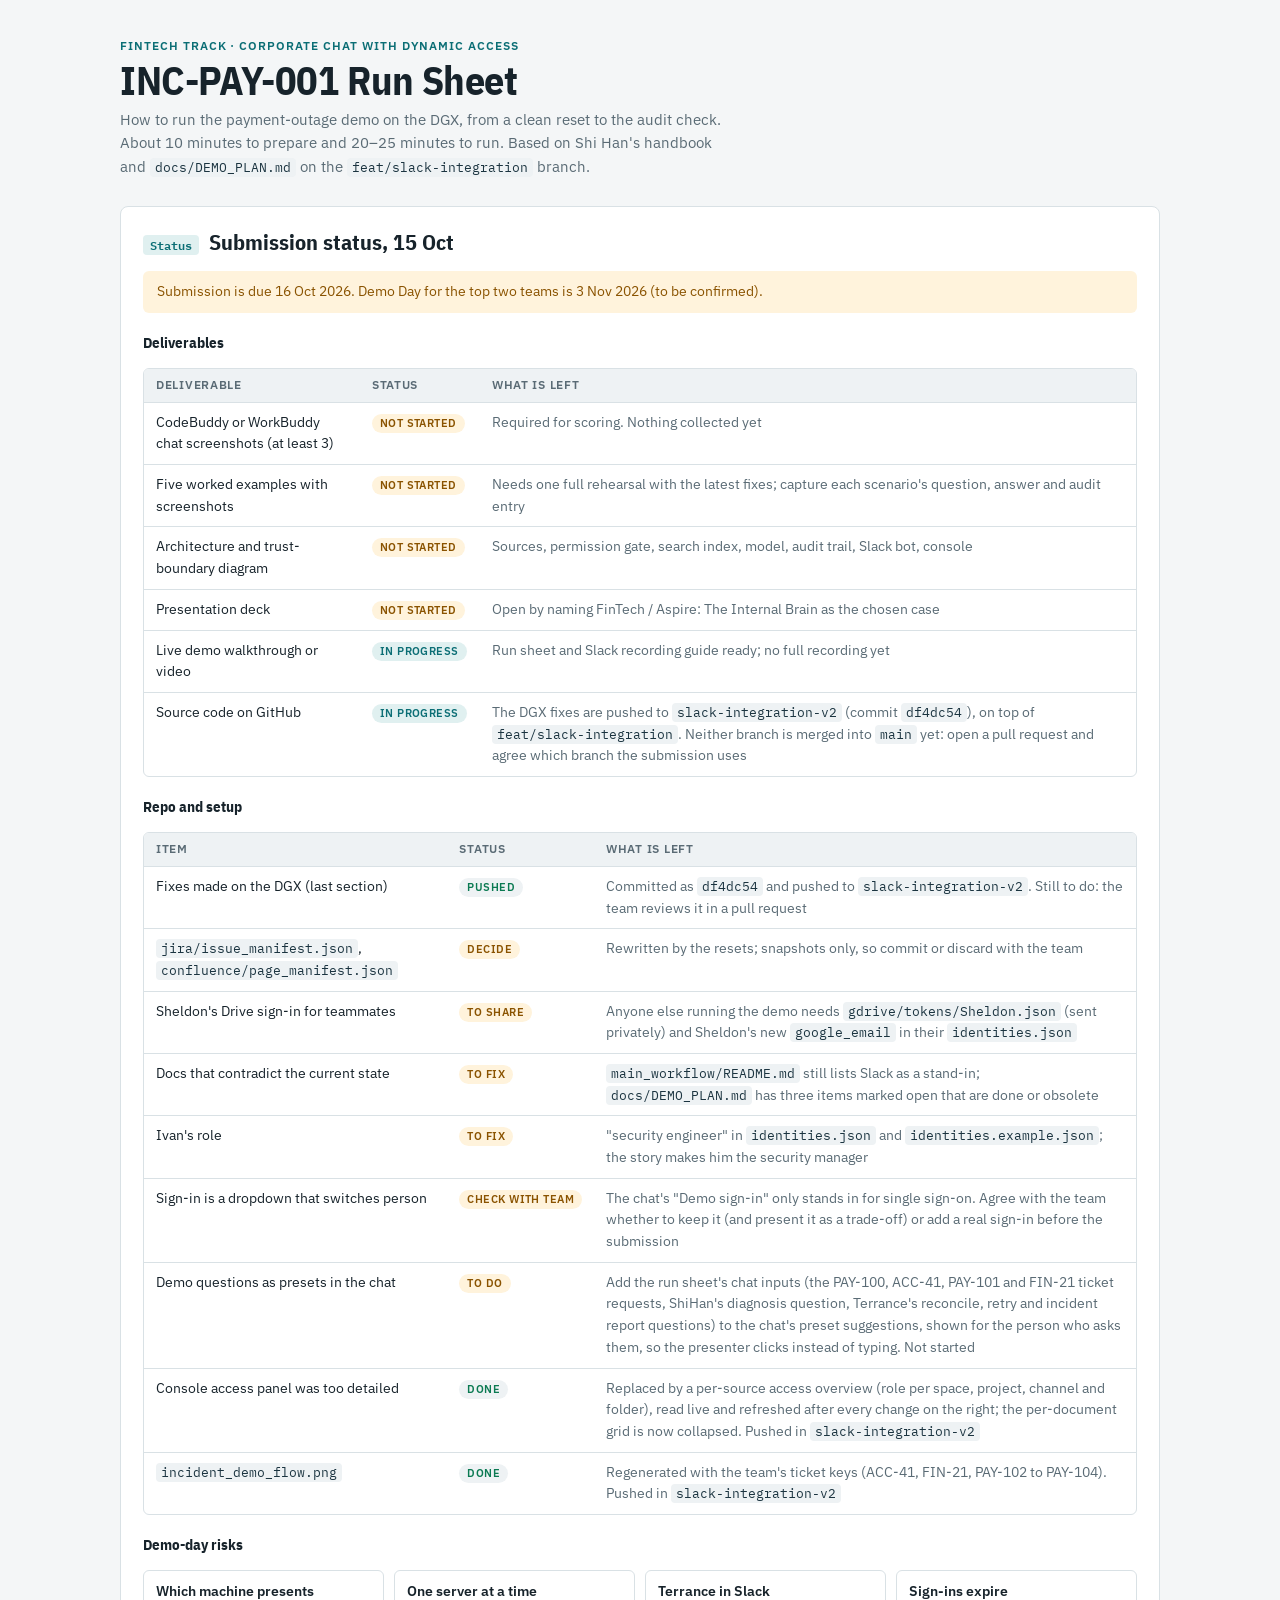
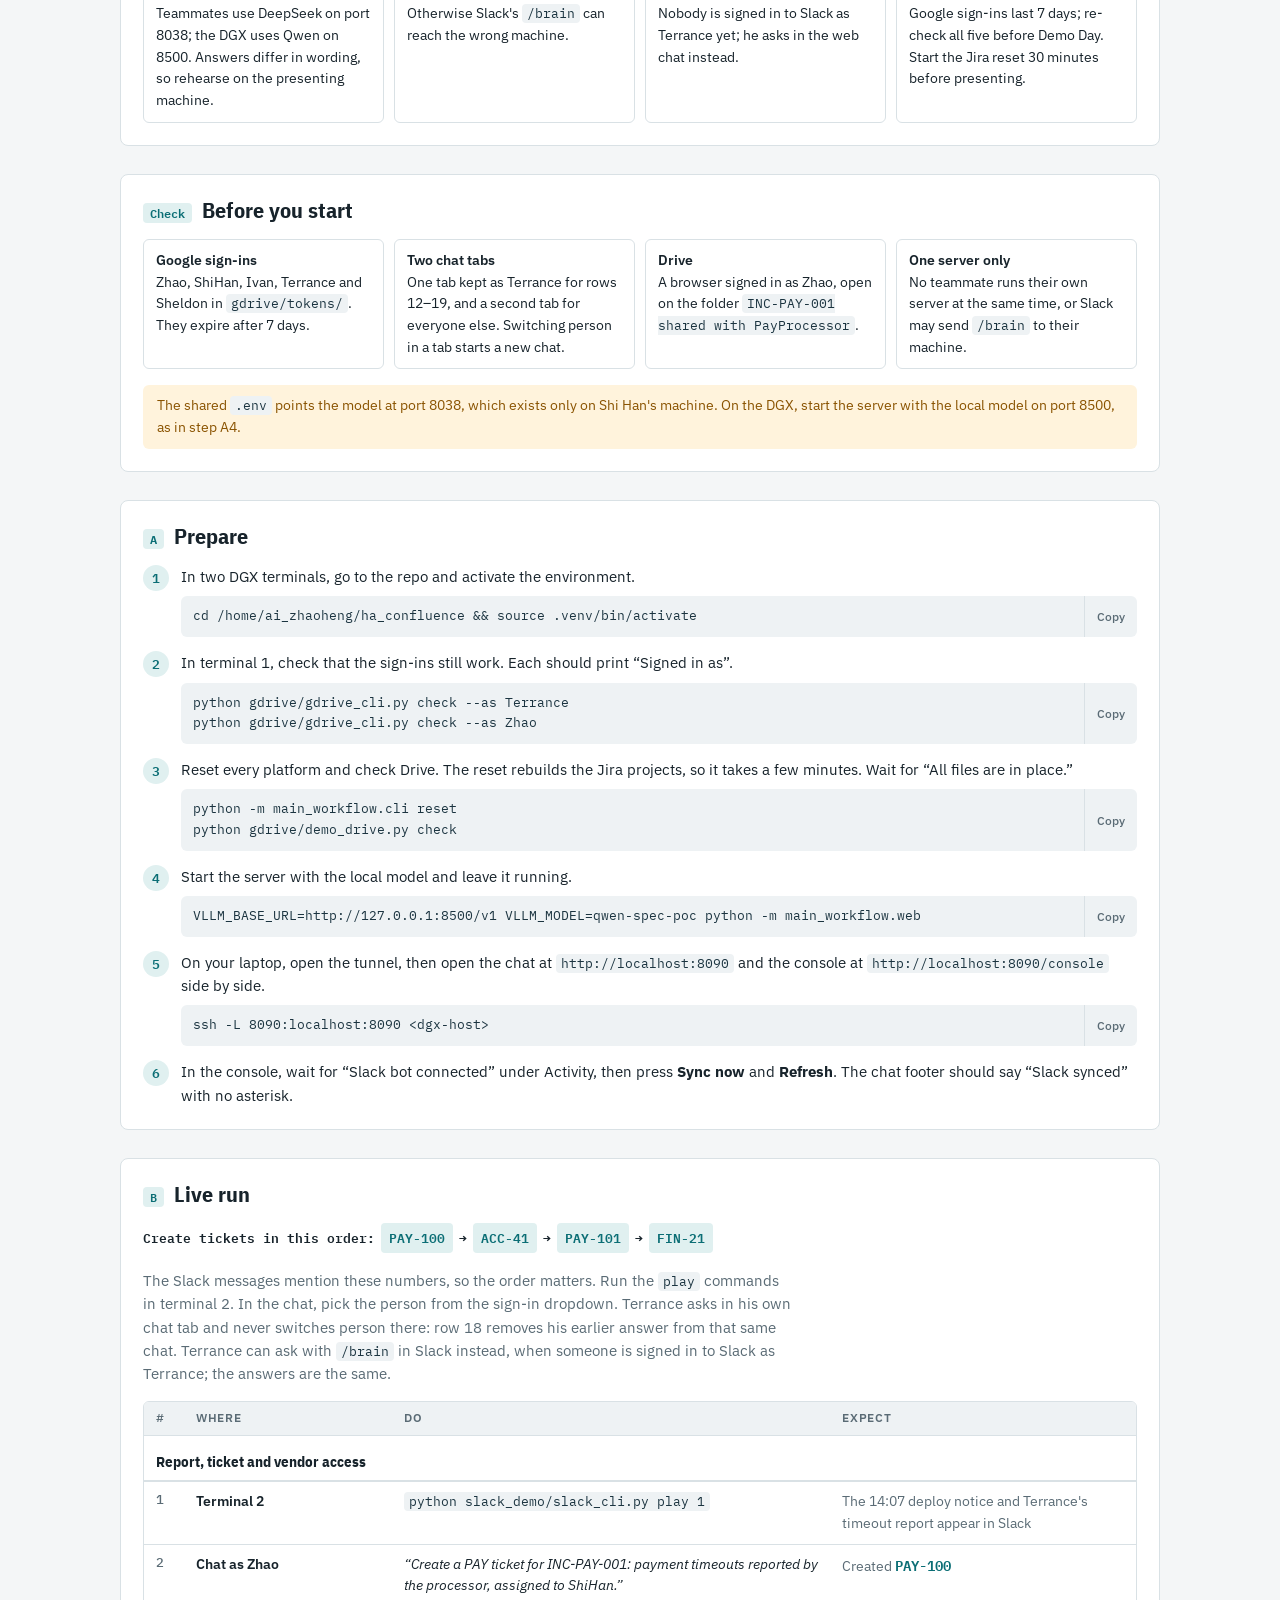
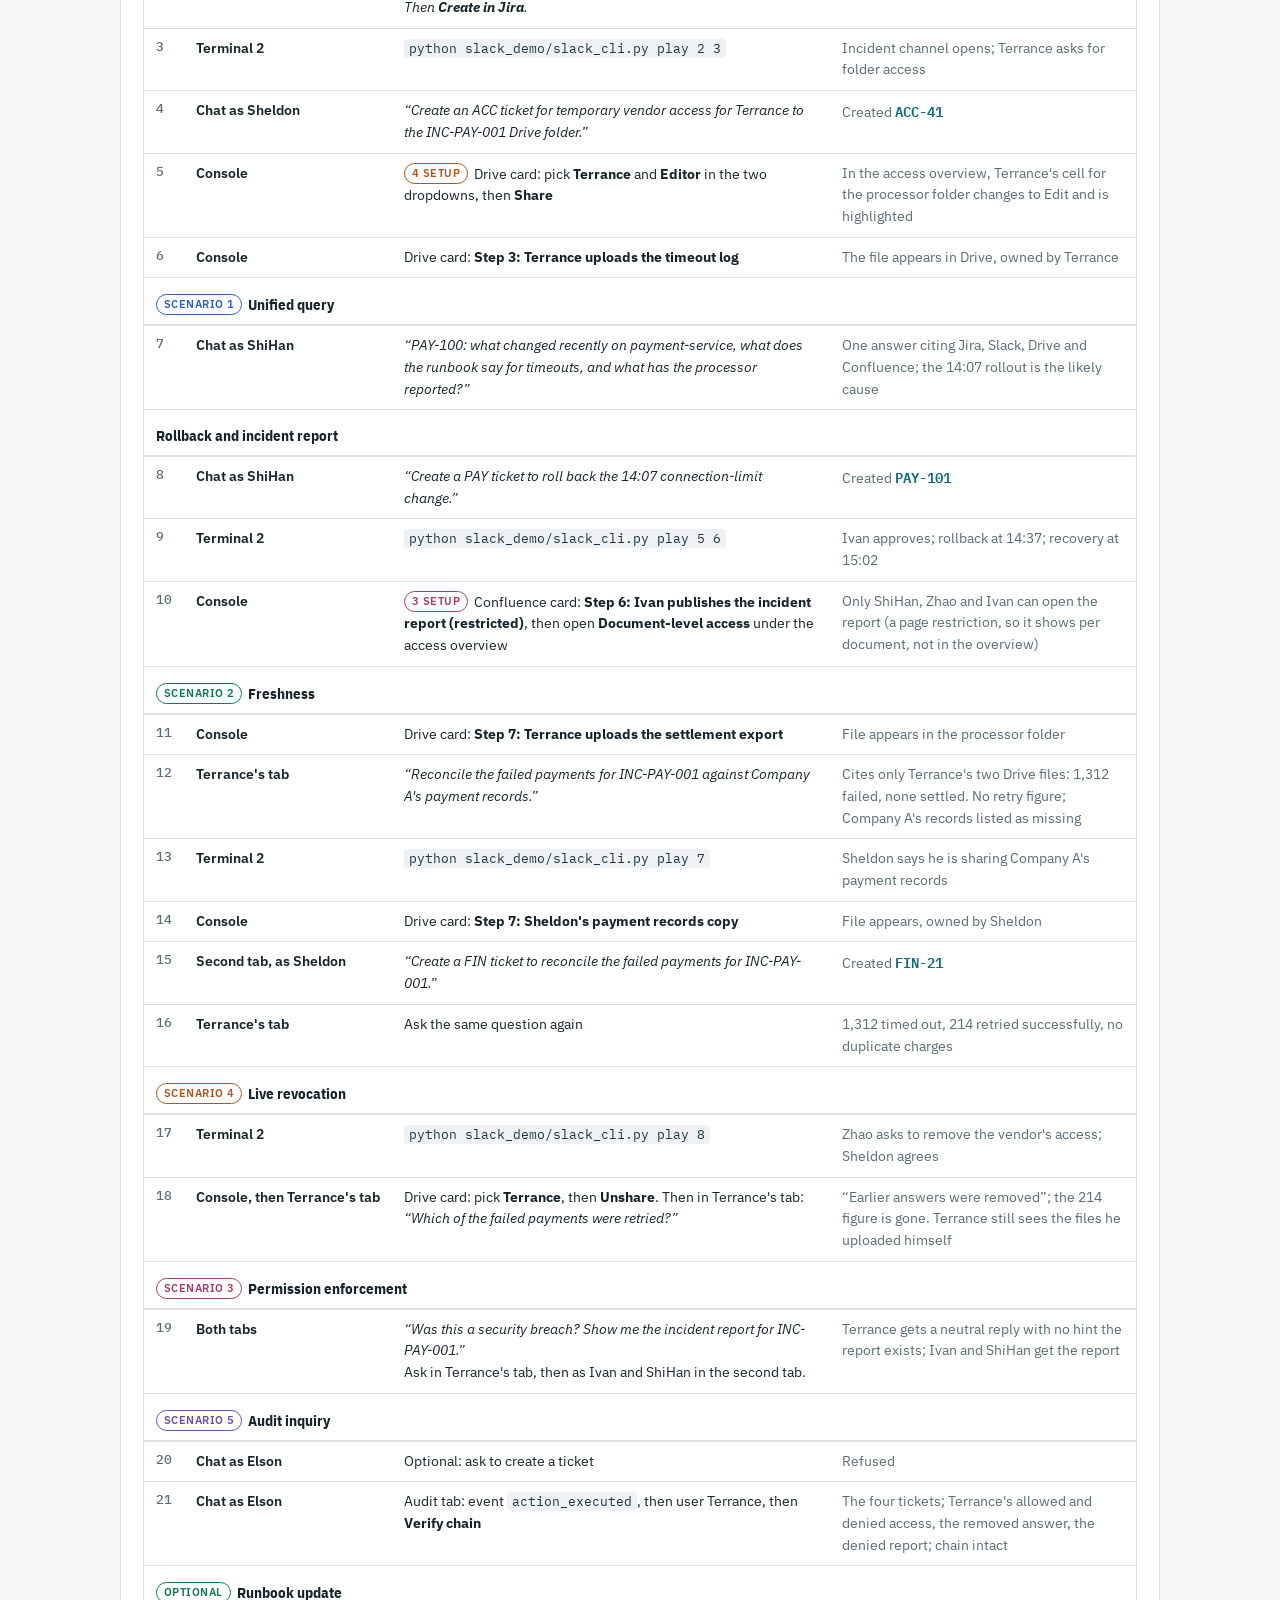
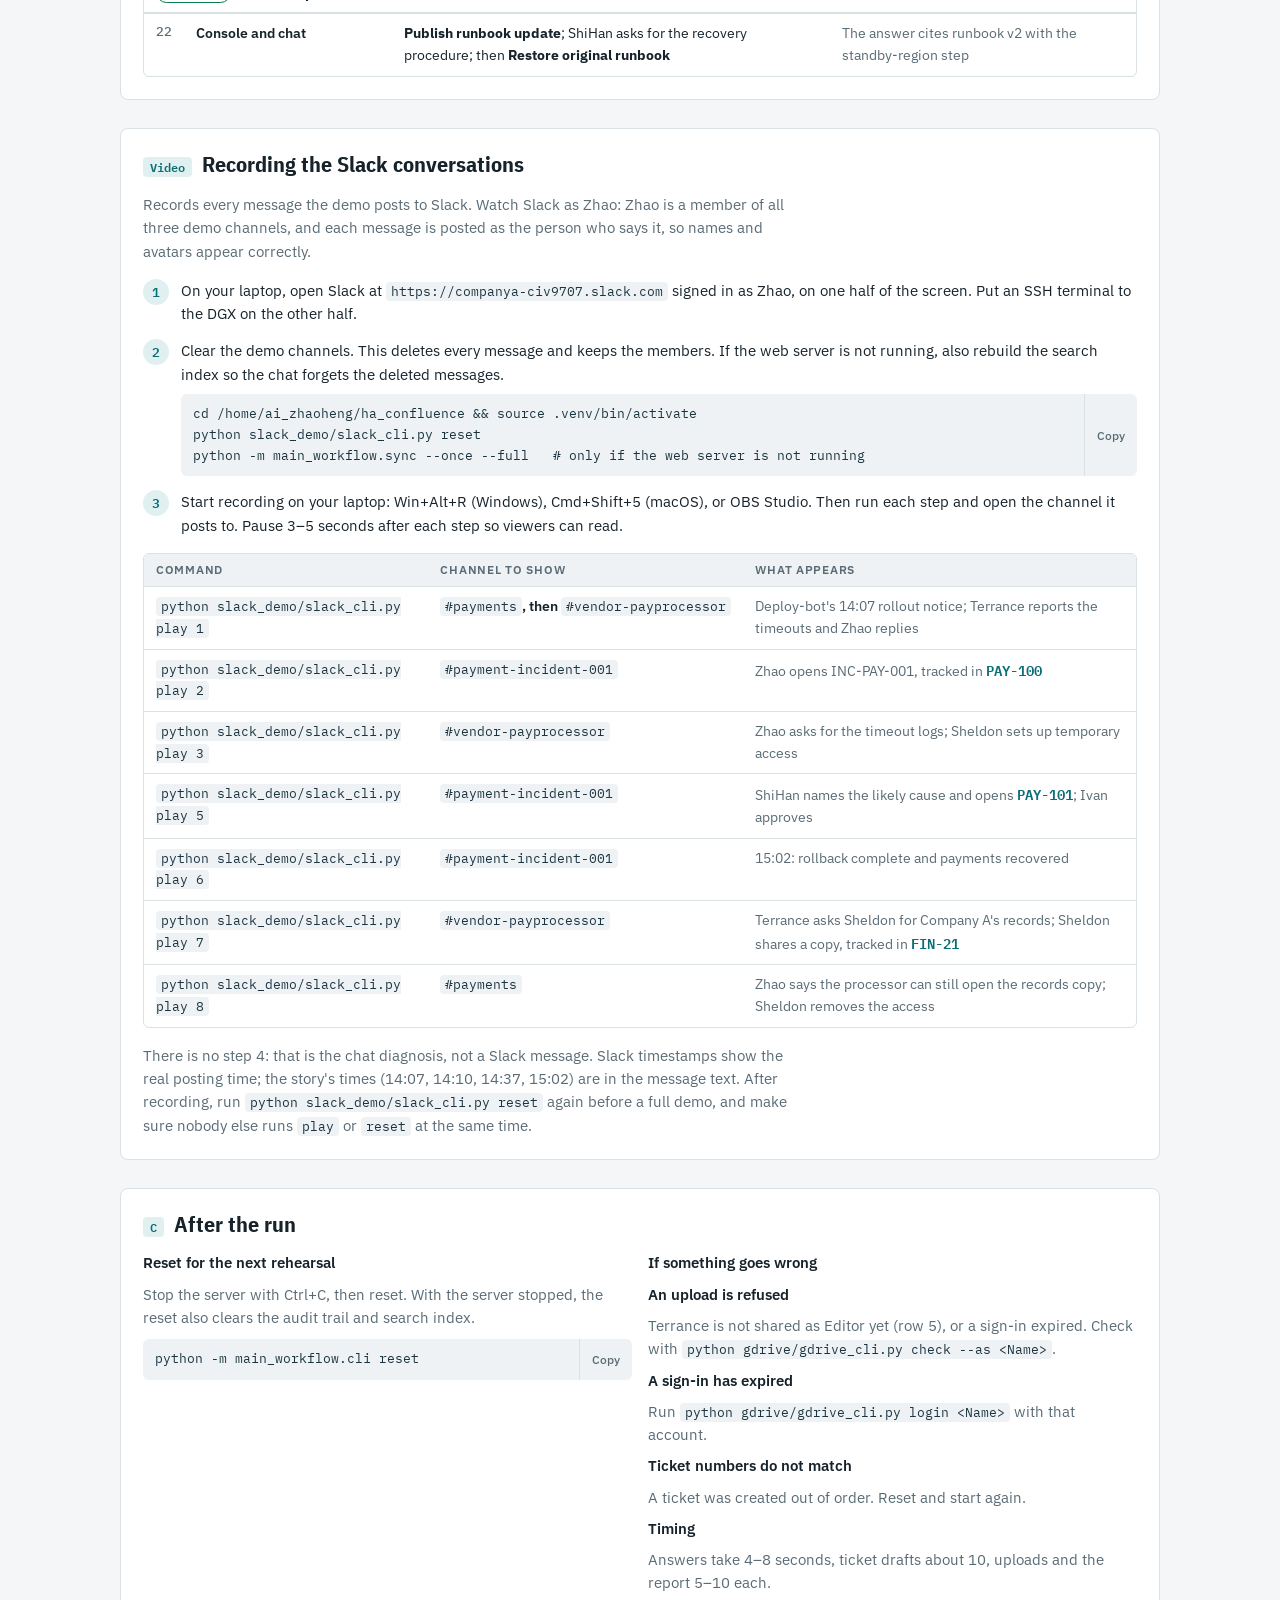
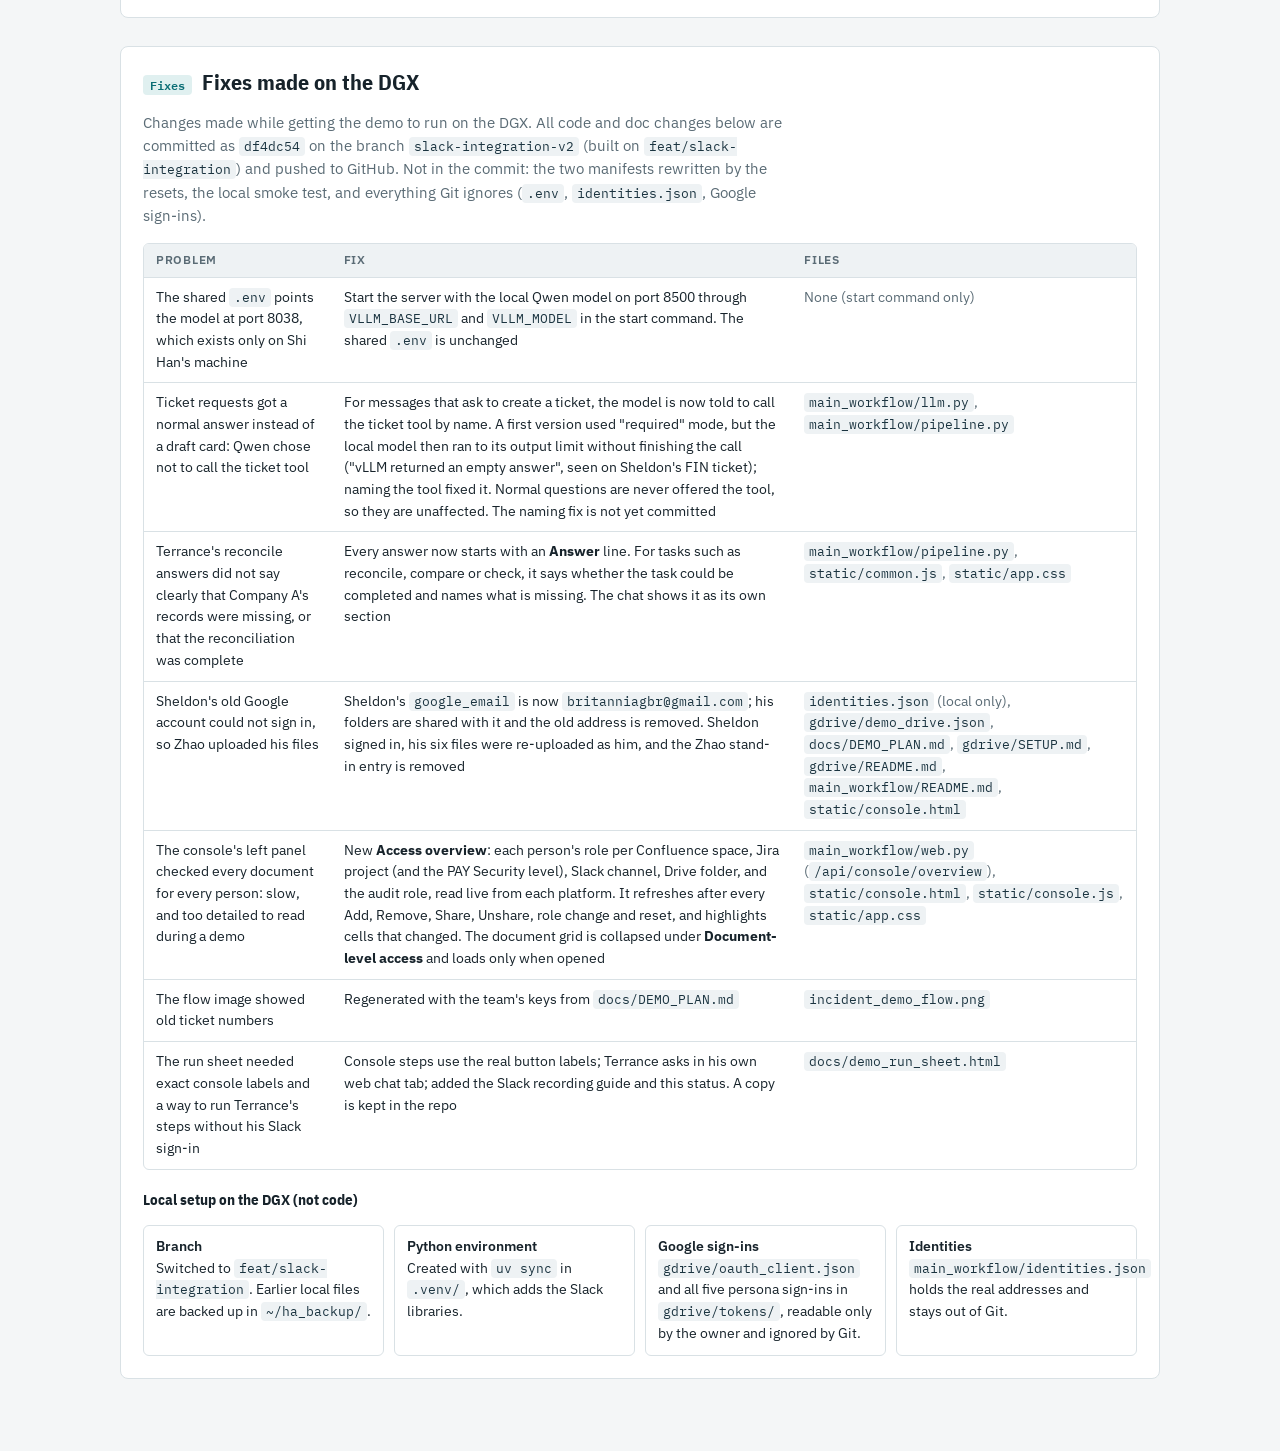
==== commit 03976ce0: "Force the ticket tool by name; run sheet updates - Ticket requests now name the create_jira_ticket t" ====
--- a/docs/demo_run_sheet.html
+++ b/docs/demo_run_sheet.html
@@ -3,7 +3,7 @@
 <head>
 <meta charset="utf-8">
 <meta name="viewport" content="width=device-width, initial-scale=1, viewport-fit=cover">
-<!-- Copy of https://claude.ai/artifact/2MVNKs9NNKxRLNX1ptHMFB (version 6) -->
+<!-- Copy of https://claude.ai/artifact/2MVNKs9NNKxRLNX1ptHMFB (version 9) -->
 <title>INC-PAY-001 Run Sheet</title>
 <link rel="preconnect" href="https://fonts.googleapis.com">
 <link rel="preconnect" href="https://fonts.gstatic.com" crossorigin>
@@ -123,7 +123,7 @@
           <tr><td>Architecture and trust-boundary diagram</td><td class="status"><span class="pill todo">Not started</span></td><td class="expect">Sources, permission gate, search index, model, audit trail, Slack bot, console</td></tr>
           <tr><td>Presentation deck</td><td class="status"><span class="pill todo">Not started</span></td><td class="expect">Open by naming FinTech / Aspire: The Internal Brain as the chosen case</td></tr>
           <tr><td>Live demo walkthrough or video</td><td class="status"><span class="pill doing">In progress</span></td><td class="expect">Run sheet and Slack recording guide ready; no full recording yet</td></tr>
-          <tr><td>Source code on GitHub</td><td class="status"><span class="pill doing">In progress</span></td><td class="expect"><code>feat/slack-integration</code> is 6 commits ahead of <code>main</code> and not merged; the DGX fixes below are not committed</td></tr>
+          <tr><td>Source code on GitHub</td><td class="status"><span class="pill doing">In progress</span></td><td class="expect">The DGX fixes are pushed to <code>slack-integration-v2</code> (commit <code>df4dc54</code>), on top of <code>feat/slack-integration</code>. Neither branch is merged into <code>main</code> yet: open a pull request and agree which branch the submission uses</td></tr>
         </tbody>
       </table>
     </div>
@@ -132,14 +132,15 @@
       <table>
         <thead><tr><th>Item</th><th>Status</th><th>What is left</th></tr></thead>
         <tbody>
-          <tr><td>Fixes made on the DGX (last section)</td><td class="status"><span class="pill todo">Uncommitted</span></td><td class="expect">Commit and push once the team agrees; the DGX demo depends on them</td></tr>
+          <tr><td>Fixes made on the DGX (last section)</td><td class="status"><span class="pill done">Pushed</span></td><td class="expect">Committed as <code>df4dc54</code> and pushed to <code>slack-integration-v2</code>. Still to do: the team reviews it in a pull request</td></tr>
           <tr><td><code>jira/issue_manifest.json</code>, <code>confluence/page_manifest.json</code></td><td class="status"><span class="pill todo">Decide</span></td><td class="expect">Rewritten by the resets; snapshots only, so commit or discard with the team</td></tr>
           <tr><td>Sheldon's Drive sign-in for teammates</td><td class="status"><span class="pill todo">To share</span></td><td class="expect">Anyone else running the demo needs <code>gdrive/tokens/Sheldon.json</code> (sent privately) and Sheldon's new <code>google_email</code> in their <code>identities.json</code></td></tr>
           <tr><td>Docs that contradict the current state</td><td class="status"><span class="pill todo">To fix</span></td><td class="expect"><code>main_workflow/README.md</code> still lists Slack as a stand-in; <code>docs/DEMO_PLAN.md</code> has three items marked open that are done or obsolete</td></tr>
           <tr><td>Ivan's role</td><td class="status"><span class="pill todo">To fix</span></td><td class="expect">"security engineer" in <code>identities.json</code> and <code>identities.example.json</code>; the story makes him the security manager</td></tr>
           <tr><td>Sign-in is a dropdown that switches person</td><td class="status"><span class="pill todo">Check with team</span></td><td class="expect">The chat's "Demo sign-in" only stands in for single sign-on. Agree with the team whether to keep it (and present it as a trade-off) or add a real sign-in before the submission</td></tr>
-          <tr><td>Console access panel was too detailed</td><td class="status"><span class="pill done">Done</span></td><td class="expect">Replaced by a per-source access overview (role per space, project, channel and folder), read live and refreshed after every change on the right; the per-document grid is now collapsed. Not committed</td></tr>
-          <tr><td><code>incident_demo_flow.png</code></td><td class="status"><span class="pill done">Done</span></td><td class="expect">Regenerated with the team's ticket keys (ACC-41, FIN-21, PAY-102 to PAY-104); not committed</td></tr>
+          <tr><td>Demo questions as presets in the chat</td><td class="status"><span class="pill todo">To do</span></td><td class="expect">Add the run sheet's chat inputs (the PAY-100, ACC-41, PAY-101 and FIN-21 ticket requests, ShiHan's diagnosis question, Terrance's reconcile, retry and incident report questions) to the chat's preset suggestions, shown for the person who asks them, so the presenter clicks instead of typing. Not started</td></tr>
+          <tr><td>Console access panel was too detailed</td><td class="status"><span class="pill done">Done</span></td><td class="expect">Replaced by a per-source access overview (role per space, project, channel and folder), read live and refreshed after every change on the right; the per-document grid is now collapsed. Pushed in <code>slack-integration-v2</code></td></tr>
+          <tr><td><code>incident_demo_flow.png</code></td><td class="status"><span class="pill done">Done</span></td><td class="expect">Regenerated with the team's ticket keys (ACC-41, FIN-21, PAY-102 to PAY-104). Pushed in <code>slack-integration-v2</code></td></tr>
         </tbody>
       </table>
     </div>
@@ -300,13 +301,13 @@
 
   <section aria-labelledby="fixes">
     <h2 id="fixes"><span class="part">Fixes</span>Fixes made on the DGX</h2>
-    <p class="note">Changes made while getting the demo to run on the DGX, on the <code>feat/slack-integration</code> branch. None of them is committed yet.</p>
+    <p class="note">Changes made while getting the demo to run on the DGX. All code and doc changes below are committed as <code>df4dc54</code> on the branch <code>slack-integration-v2</code> (built on <code>feat/slack-integration</code>) and pushed to GitHub. Not in the commit: the two manifests rewritten by the resets, the local smoke test, and everything Git ignores (<code>.env</code>, <code>identities.json</code>, Google sign-ins).</p>
     <div class="table-scroll">
       <table>
         <thead><tr><th>Problem</th><th>Fix</th><th>Files</th></tr></thead>
         <tbody>
           <tr><td>The shared <code>.env</code> points the model at port 8038, which exists only on Shi Han's machine</td><td>Start the server with the local Qwen model on port 8500 through <code>VLLM_BASE_URL</code> and <code>VLLM_MODEL</code> in the start command. The shared <code>.env</code> is unchanged</td><td class="expect">None (start command only)</td></tr>
-          <tr><td>Ticket requests got a normal answer instead of a draft card: Qwen chose not to call the ticket tool</td><td>For messages that ask to create a ticket, the tool call is now required. Normal questions are never offered the tool, so they are unaffected</td><td class="expect"><code>main_workflow/llm.py</code>, <code>main_workflow/pipeline.py</code></td></tr>
+          <tr><td>Ticket requests got a normal answer instead of a draft card: Qwen chose not to call the ticket tool</td><td>For messages that ask to create a ticket, the model is now told to call the ticket tool by name. A first version used "required" mode, but the local model then ran to its output limit without finishing the call ("vLLM returned an empty answer", seen on Sheldon's FIN ticket); naming the tool fixed it. Normal questions are never offered the tool, so they are unaffected. The naming fix is not yet committed</td><td class="expect"><code>main_workflow/llm.py</code>, <code>main_workflow/pipeline.py</code></td></tr>
           <tr><td>Terrance's reconcile answers did not say clearly that Company A's records were missing, or that the reconciliation was complete</td><td>Every answer now starts with an <b>Answer</b> line. For tasks such as reconcile, compare or check, it says whether the task could be completed and names what is missing. The chat shows it as its own section</td><td class="expect"><code>main_workflow/pipeline.py</code>, <code>static/common.js</code>, <code>static/app.css</code></td></tr>
           <tr><td>Sheldon's old Google account could not sign in, so Zhao uploaded his files</td><td>Sheldon's <code>google_email</code> is now <code>britanniagbr@gmail.com</code>; his folders are shared with it and the old address is removed. Sheldon signed in, his six files were re-uploaded as him, and the Zhao stand-in entry is removed</td><td class="expect"><code>identities.json</code> (local only), <code>gdrive/demo_drive.json</code>, <code>docs/DEMO_PLAN.md</code>, <code>gdrive/SETUP.md</code>, <code>gdrive/README.md</code>, <code>main_workflow/README.md</code>, <code>static/console.html</code></td></tr>
           <tr><td>The console's left panel checked every document for every person: slow, and too detailed to read during a demo</td><td>New <b>Access overview</b>: each person's role per Confluence space, Jira project (and the PAY Security level), Slack channel, Drive folder, and the audit role, read live from each platform. It refreshes after every Add, Remove, Share, Unshare, role change and reset, and highlights cells that changed. The document grid is collapsed under <b>Document-level access</b> and loads only when opened</td><td class="expect"><code>main_workflow/web.py</code> (<code>/api/console/overview</code>), <code>static/console.html</code>, <code>static/console.js</code>, <code>static/app.css</code></td></tr>
